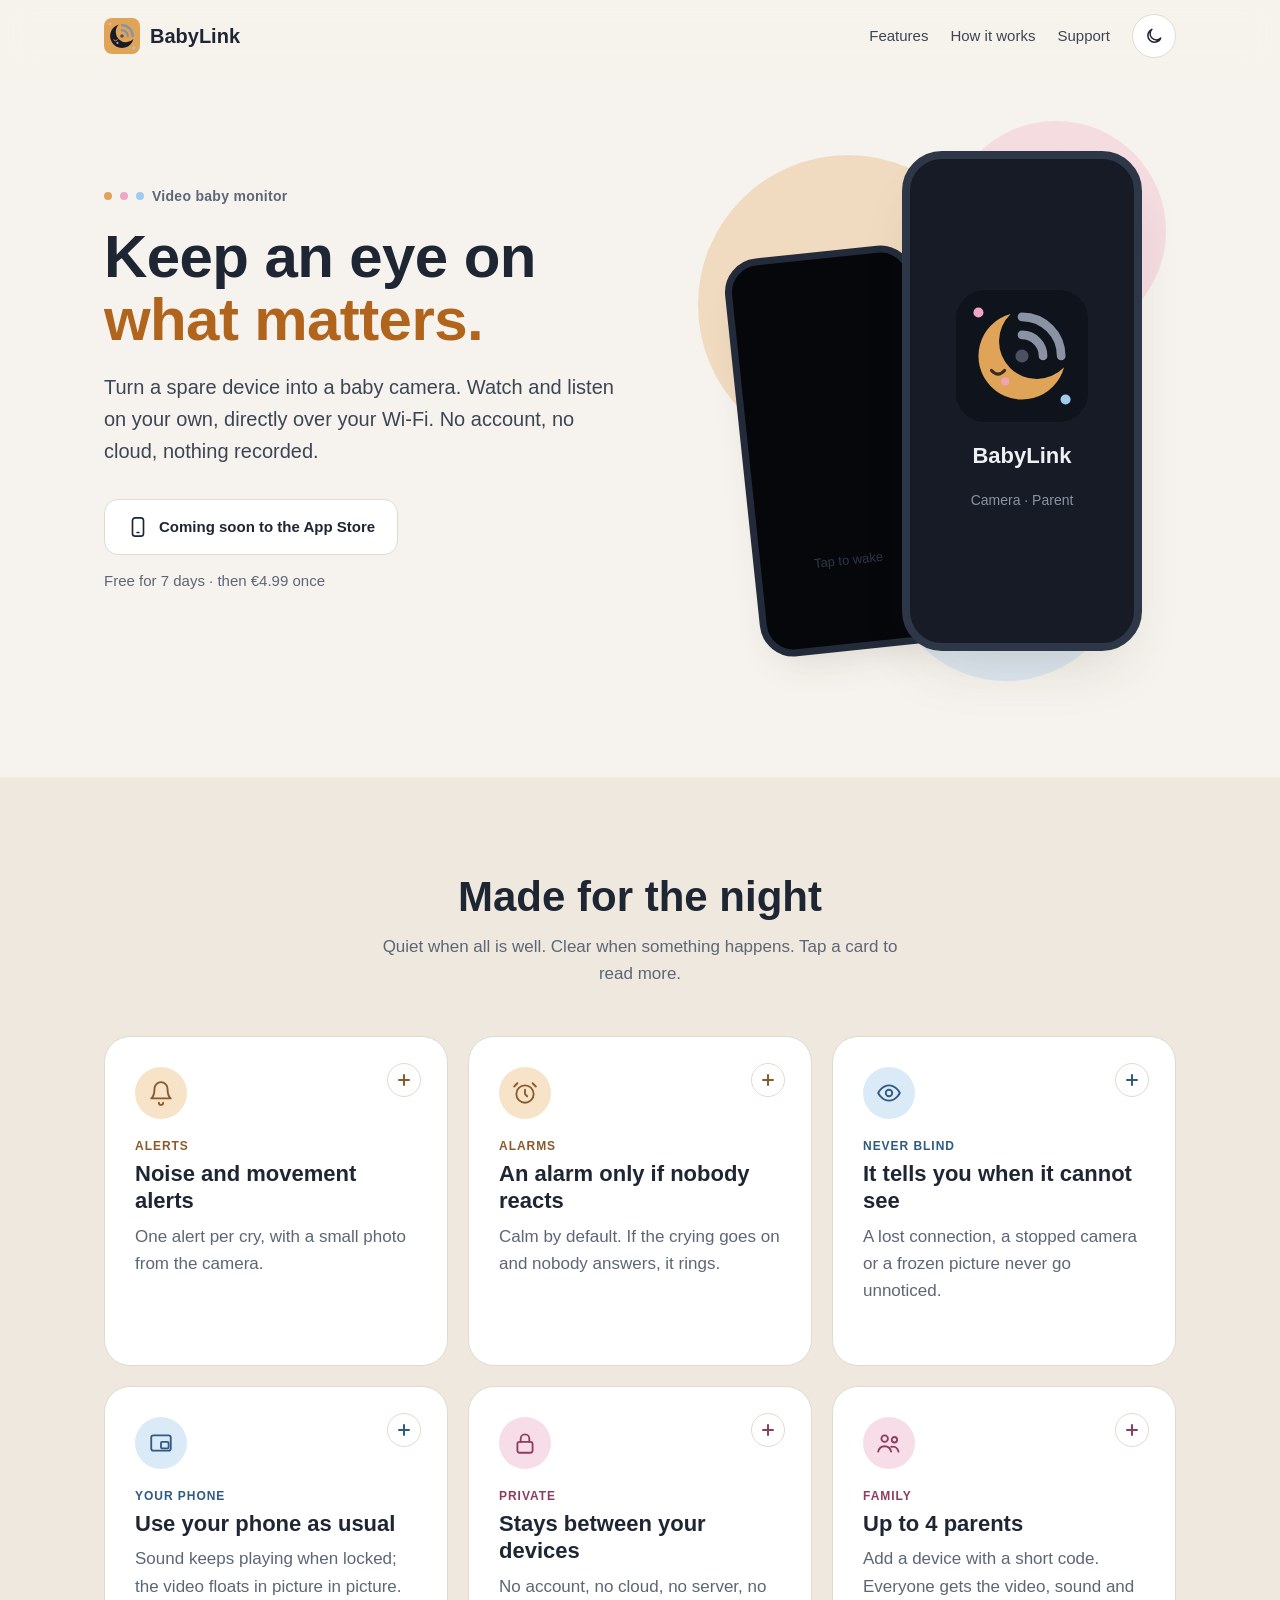
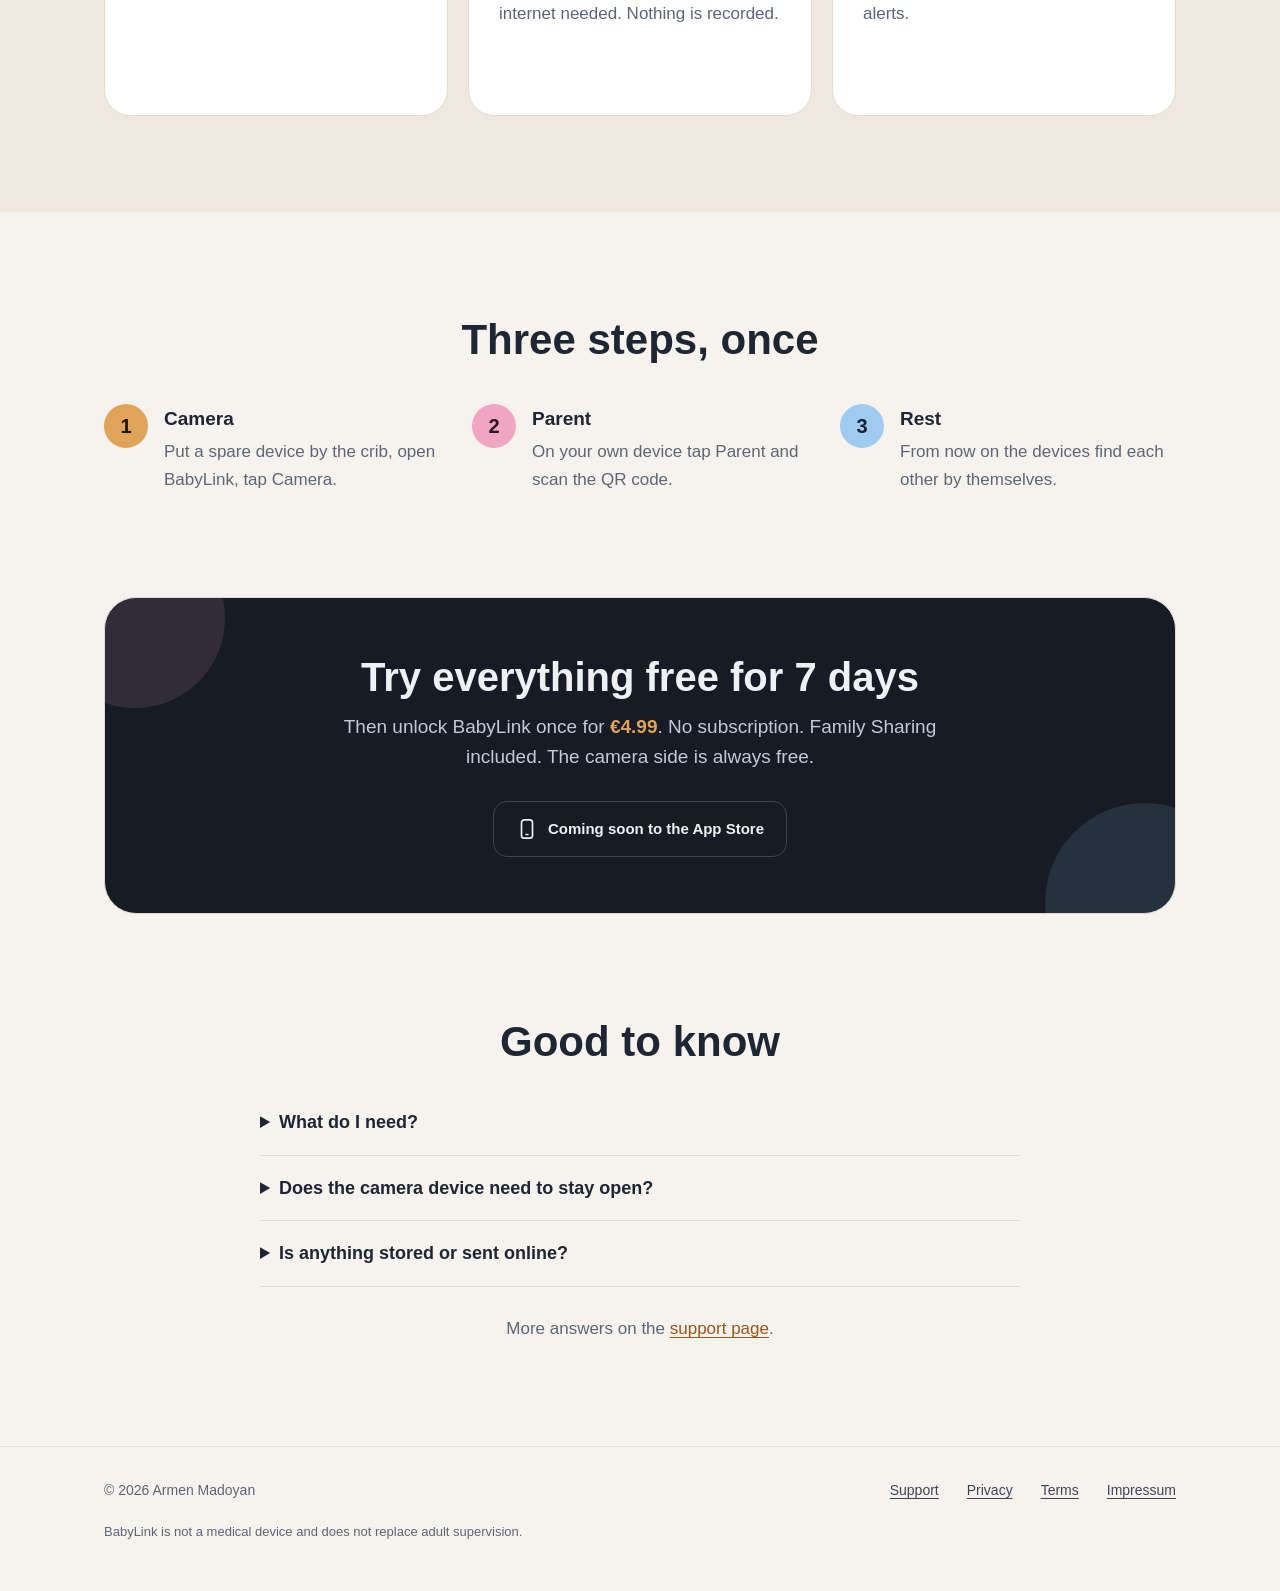
==== index.html @ 2124e9b3 "Site: Night and Day themes (follow the system, sun/moon button), sleepy-moon icon, sticky header, ti" ====
<!doctype html>
<html lang="en">
<head>
<meta charset="utf-8">
<meta name="viewport" content="width=device-width,initial-scale=1">
<title>BabyLink: video baby monitor</title>
<meta name="description" content="Turn a spare device into a baby camera. Live video and sound directly over your Wi-Fi. No account, no cloud, nothing recorded.">
<!-- shared:head (copied to the other pages by tools/sync.mjs) -->
<meta name="theme-color" content="#252e3d" media="(prefers-color-scheme: dark)">
<meta name="theme-color" content="#f6f3ee" media="(prefers-color-scheme: light)">
<link rel="icon" href="icon.svg" type="image/svg+xml" media="(prefers-color-scheme: dark)">
<link rel="icon" href="icon-day.svg" type="image/svg+xml" media="(prefers-color-scheme: light)">
<link rel="apple-touch-icon" href="apple-touch-icon.png">
<link rel="stylesheet" href="style.css">
<script>try{var t=localStorage.getItem('babylink.theme');if(t==='light'||t==='dark')document.documentElement.dataset.theme=t}catch(e){}</script>
<!-- /shared:head -->
</head>
<body>

<!-- shared:header -->
<header class="site-header">
  <div class="wrap header-row">
  <a class="brand" href="index.html">
    <svg class="logo-night" viewBox="0 0 100 100" aria-hidden="true"><rect width="100" height="100" rx="22" fill="#161b26"/><circle cx="17" cy="17" r="3.8" fill="#f0a6c2"/><circle cx="83" cy="83" r="3.8" fill="#9fcbf0"/><g transform="translate(50 50) scale(1.1)"><path d="M28.98 7.78 A30 30 0 1 1 -7.78 -28.98 A26 26 0 1 0 28.98 7.78 Z" fill="#e0a458"/><path d="M-21 10 Q-16.5 15 -12 10" fill="none" stroke="#3B2A20" stroke-width="2.2" stroke-linecap="round"/><circle cx="-11.5" cy="17.5" r="2.8" fill="#f0a6c2" opacity="0.85"/><path d="M0 -27 A27 27 0 0 1 27 0 M0 -14.5 A14.5 14.5 0 0 1 14.5 0" fill="none" stroke="#8a93a3" stroke-width="6" stroke-linecap="round"/><circle r="4.5" fill="#4a5160"/></g></svg>
    <svg class="logo-day" viewBox="0 0 100 100" aria-hidden="true"><rect width="100" height="100" rx="22" fill="#e0a458"/><circle cx="17" cy="17" r="3.8" fill="#f0a6c2"/><circle cx="83" cy="83" r="3.8" fill="#9fcbf0"/><g transform="translate(50 50) scale(1.1)"><path d="M28.98 7.78 A30 30 0 1 1 -7.78 -28.98 A26 26 0 1 0 28.98 7.78 Z" fill="#161b26"/><path d="M-21 10 Q-16.5 15 -12 10" fill="none" stroke="#e0a458" stroke-width="2.2" stroke-linecap="round"/><circle cx="-11.5" cy="17.5" r="2.8" fill="#f0a6c2" opacity="0.85"/><path d="M0 -27 A27 27 0 0 1 27 0 M0 -14.5 A14.5 14.5 0 0 1 14.5 0" fill="none" stroke="#8a93a3" stroke-width="6" stroke-linecap="round"/><circle r="4.5" fill="#4a5160"/></g></svg>
    BabyLink
  </a>
  <nav class="site-nav" aria-label="Main">
    <a href="index.html#features">Features</a>
    <a href="index.html#how">How it works</a>
    <a href="support.html">Support</a>
    <button class="theme-toggle" type="button" aria-label="Switch the theme">
      <svg class="sun" viewBox="0 0 24 24" aria-hidden="true"><circle cx="12" cy="12" r="4"/><path d="M12 2v2M12 20v2M4.9 4.9l1.4 1.4M17.7 17.7l1.4 1.4M2 12h2M20 12h2M4.9 19.1l1.4-1.4M17.7 6.3l1.4-1.4"/></svg>
      <svg class="moon" viewBox="0 0 24 24" aria-hidden="true"><path d="M20 14.5A8 8 0 1 1 9.5 4a6.5 6.5 0 0 0 10.5 10.5z"/></svg>
    </button>
  </nav>
  </div>
</header>
<!-- /shared:header -->

<main>
  <section class="wrap hero" id="top">
    <div class="hero-text">
      <p class="kicker"><span class="dot amber"></span><span class="dot rose"></span><span class="dot sky"></span>Video baby monitor</p>
      <h1>Keep an eye on <span>what matters.</span></h1>
      <p class="lead">Turn a spare device into a baby camera. Watch and listen on your own, directly over your Wi-Fi. No account, no cloud, nothing recorded.</p>
      <div class="cta" style="margin-bottom: 28px">
        <!-- After the release: replace this with the App Store badge linking to the app. -->
        <span class="store"><svg viewBox="0 0 24 24" fill="none" stroke="currentColor" stroke-width="1.8" stroke-linecap="round" stroke-linejoin="round" aria-hidden="true"><rect x="6" y="2" width="12" height="20" rx="3"/><path d="M11 18h2"/></svg>Coming soon to the App Store</span>
        <span class="price-note">Free for 7 days · then €4.99 once</span>
      </div>
      <!-- The QR code opens BabyLink in the App Store (id 6830186237). Hidden until the release:
           remove "hidden" on the day BabyLink is in the App Store. -->
      <div class="qr" hidden>
        <div class="qr-code">
          <img src="qr-appstore.svg" alt="QR code: BabyLink in the App Store" width="96" height="96">
          <svg class="qr-icon" viewBox="0 0 100 100" aria-hidden="true"><rect width="100" height="100" rx="22" fill="#161b26"/><g transform="translate(50 50) scale(1.25)"><path d="M28.98 7.78 A30 30 0 1 1 -7.78 -28.98 A26 26 0 1 0 28.98 7.78 Z" fill="#e0a458"/><path d="M0 -27 A27 27 0 0 1 27 0 M0 -14.5 A14.5 14.5 0 0 1 14.5 0" fill="none" stroke="#8a93a3" stroke-width="7" stroke-linecap="round"/></g></svg>
        </div>
        <p>Scan with your iPhone camera to open BabyLink in the App Store.</p>
      </div>
    </div>
    <div class="hero-art" aria-hidden="true">
      <div class="glow amber"></div>
      <div class="glow rose"></div>
      <div class="glow sky"></div>
      <!-- Screenshots come later: replace the two phones' content with images. -->
      <div class="phones">
        <div class="phone camera">Tap to wake</div>
        <div class="phone parent">
          <svg viewBox="0 0 100 100"><rect width="100" height="100" rx="22" fill="#0f131c"/><circle cx="17" cy="17" r="3.8" fill="#f0a6c2"/><circle cx="83" cy="83" r="3.8" fill="#9fcbf0"/><g transform="translate(50 50) scale(1.1)"><path d="M28.98 7.78 A30 30 0 1 1 -7.78 -28.98 A26 26 0 1 0 28.98 7.78 Z" fill="#e0a458"/><path d="M-21 10 Q-16.5 15 -12 10" fill="none" stroke="#3B2A20" stroke-width="2.2" stroke-linecap="round"/><circle cx="-11.5" cy="17.5" r="2.8" fill="#f0a6c2" opacity="0.85"/><path d="M0 -27 A27 27 0 0 1 27 0 M0 -14.5 A14.5 14.5 0 0 1 14.5 0" fill="none" stroke="#8a93a3" stroke-width="6" stroke-linecap="round"/><circle r="4.5" fill="#4a5160"/></g></svg>
          <p>BabyLink</p>
          <small>Camera · Parent</small>
        </div>
      </div>
    </div>
  </section>

  <section class="band" id="features">
    <div class="wrap">
      <h2 class="section-title">Made for the night</h2>
      <p class="section-lead">Quiet when all is well. Clear when something happens. Tap a card to read more.</p>
      <div class="tiles">
        <div class="tile amber">
          <button class="tile-toggle" type="button" aria-expanded="false" aria-controls="more-alerts" aria-labelledby="t-alerts">
            <span class="more-sign" aria-hidden="true"><svg viewBox="0 0 16 16"><path d="M8 3v10M3 8h10"/></svg></span>
          </button>
          <div class="tile-icon"><svg viewBox="0 0 24 24" aria-hidden="true"><path d="M6 8a6 6 0 0 1 12 0c0 7 3 9 3 9H3s3-2 3-9"/><path d="M10 21a2 2 0 0 0 4 0"/></svg></div>
          <p class="label">Alerts</p>
          <h3 id="t-alerts">Noise and movement alerts</h3>
          <p class="short">One alert per cry, with a small photo from the camera.</p>
          <div class="detail" id="more-alerts" aria-hidden="true"><p>When a sound lasts long enough, you get one notification for the whole cry, with the last picture from the camera, even on a locked phone. Low reacts only to loud crying, High also to quiet sounds. Movement alerts are off until you turn them on.</p></div>
        </div>

        <div class="tile amber">
          <button class="tile-toggle" type="button" aria-expanded="false" aria-controls="more-alarms" aria-labelledby="t-alarms">
            <span class="more-sign" aria-hidden="true"><svg viewBox="0 0 16 16"><path d="M8 3v10M3 8h10"/></svg></span>
          </button>
          <div class="tile-icon"><svg viewBox="0 0 24 24" aria-hidden="true"><circle cx="12" cy="13" r="8"/><path d="M12 9v4l2 2M5 3L2 6M19 3l3 3"/></svg></div>
          <p class="label">Alarms</p>
          <h3 id="t-alarms">An alarm only if nobody reacts</h3>
          <p class="short">Calm by default. If the crying goes on and nobody answers, it rings.</p>
          <div class="detail" id="more-alarms" aria-hidden="true"><p>If your baby cries for a while, the sound on your phone is off and nobody reacts, an alarm starts: quietly, then louder. It rings even on silent, as loud as your volume allows. One touch stops it. You choose when: after 30 seconds, 1 or 2 minutes.</p></div>
        </div>

        <div class="tile sky">
          <button class="tile-toggle" type="button" aria-expanded="false" aria-controls="more-blind" aria-labelledby="t-blind">
            <span class="more-sign" aria-hidden="true"><svg viewBox="0 0 16 16"><path d="M8 3v10M3 8h10"/></svg></span>
          </button>
          <div class="tile-icon"><svg viewBox="0 0 24 24" aria-hidden="true"><path d="M2 12s3.5-7 10-7 10 7 10 7-3.5 7-10 7S2 12 2 12z"/><circle cx="12" cy="12" r="3"/></svg></div>
          <p class="label">Never blind</p>
          <h3 id="t-blind">It tells you when it cannot see</h3>
          <p class="short">A lost connection, a stopped camera or a frozen picture never go unnoticed.</p>
          <div class="detail" id="more-blind" aria-hidden="true"><p>BabyLink checks all the time that picture and sound really arrive. Wi-Fi gone, camera device locked, picture frozen: you get a notification within about 15 seconds, and an alarm if nobody reacts. It also warns when the camera device&#x27;s battery is low or it gets too warm.</p></div>
        </div>

        <div class="tile sky">
          <button class="tile-toggle" type="button" aria-expanded="false" aria-controls="more-phone" aria-labelledby="t-phone">
            <span class="more-sign" aria-hidden="true"><svg viewBox="0 0 16 16"><path d="M8 3v10M3 8h10"/></svg></span>
          </button>
          <div class="tile-icon"><svg viewBox="0 0 24 24" aria-hidden="true"><rect x="3" y="5" width="18" height="14" rx="2"/><rect x="12" y="11" width="7" height="6" rx="1"/></svg></div>
          <p class="label">Your phone</p>
          <h3 id="t-phone">Use your phone as usual</h3>
          <p class="short">Sound keeps playing when locked; the video floats in picture in picture.</p>
          <div class="detail" id="more-phone" aria-hidden="true"><p>Read, write or watch something else: the video stays in a small window on top, and the sound keeps playing with the screen locked. Alerts arrive as notifications. If BabyLink is closed by mistake, your phone tells you it is not watching any more.</p></div>
        </div>

        <div class="tile rose">
          <button class="tile-toggle" type="button" aria-expanded="false" aria-controls="more-private" aria-labelledby="t-private">
            <span class="more-sign" aria-hidden="true"><svg viewBox="0 0 16 16"><path d="M8 3v10M3 8h10"/></svg></span>
          </button>
          <div class="tile-icon"><svg viewBox="0 0 24 24" aria-hidden="true"><rect x="5" y="11" width="14" height="10" rx="2"/><path d="M8 11V8a4 4 0 0 1 8 0v3"/></svg></div>
          <p class="label">Private</p>
          <h3 id="t-private">Stays between your devices</h3>
          <p class="short">No account, no cloud, no server, no internet needed. Nothing is recorded.</p>
          <div class="detail" id="more-private" aria-hidden="true"><p>Video and sound go straight from one device to the other over your own Wi-Fi, encrypted. Nobody else can watch, not even us: there is no server to send them to. No internet at all? One phone&#x27;s hotspot is enough.</p></div>
        </div>

        <div class="tile rose">
          <button class="tile-toggle" type="button" aria-expanded="false" aria-controls="more-family" aria-labelledby="t-family">
            <span class="more-sign" aria-hidden="true"><svg viewBox="0 0 16 16"><path d="M8 3v10M3 8h10"/></svg></span>
          </button>
          <div class="tile-icon"><svg viewBox="0 0 24 24" aria-hidden="true"><circle cx="8" cy="8" r="3"/><circle cx="17" cy="9" r="2.5"/><path d="M2 20c.8-3.5 3.2-5 6-5s5.2 1.5 6 5M14 15.5c2.7-.6 5.8.6 6.8 4.5"/></svg></div>
          <p class="label">Family</p>
          <h3 id="t-family">Up to 4 parents</h3>
          <p class="short">Add a device with a short code. Everyone gets the video, sound and alerts.</p>
          <div class="detail" id="more-family" aria-hidden="true"><p>Up to four parent devices watch one camera, each with its own sound and alerts. A new device joins with a short code that works once, for 10 minutes. Any device can rename or remove the others, and two devices can swap camera and parent.</p></div>
        </div>

      </div>
    </div>
  </section>

  <section class="wrap section" id="how">
    <h2 class="section-title">Three steps, once</h2>
    <ol class="steps">
      <li><span class="num amber">1</span><span><strong>Camera</strong><span>Put a spare device by the crib, open BabyLink, tap Camera.</span></span></li>
      <li><span class="num rose">2</span><span><strong>Parent</strong><span>On your own device tap Parent and scan the QR code.</span></span></li>
      <li><span class="num sky">3</span><span><strong>Rest</strong><span>From now on the devices find each other by themselves.</span></span></li>
    </ol>
  </section>

  <section class="wrap section" id="price">
    <div class="price">
      <div class="glow rose" aria-hidden="true"></div>
      <div class="glow sky" aria-hidden="true"></div>
      <h2>Try everything free for 7 days</h2>
      <p>Then unlock BabyLink once for <strong>€4.99</strong>. No subscription. Family Sharing included. The camera side is always free.</p>
      <span class="store"><svg viewBox="0 0 24 24" fill="none" stroke="currentColor" stroke-width="1.8" stroke-linecap="round" stroke-linejoin="round" aria-hidden="true"><rect x="6" y="2" width="12" height="20" rx="3"/><path d="M11 18h2"/></svg>Coming soon to the App Store</span>
    </div>
  </section>

  <section class="wrap section">
    <div class="faq">
      <h2 class="section-title" style="margin-bottom: 24px">Good to know</h2>
      <details class="q">
        <summary>What do I need?</summary>
        <p>Two or more devices with BabyLink on the same Wi-Fi, or on one phone's hotspot.</p>
      </details>
      <details class="q">
        <summary>Does the camera device need to stay open?</summary>
        <p>Yes. The camera stops when the device is locked, so BabyLink keeps it open and dims its screen to black. Put it on a charger for the night.</p>
      </details>
      <details class="q">
        <summary>Is anything stored or sent online?</summary>
        <p>No. There is no server and nothing is recorded. Read the <a href="privacy.html">Privacy Policy</a>.</p>
      </details>
      <p class="more">More answers on the <a href="support.html">support page</a>.</p>
    </div>
  </section>
</main>

<!-- shared:footer -->
<footer class="site-footer">
  <div class="wrap">
    <span class="copy">© 2026 Armen Madoyan</span>
    <a href="support.html">Support</a>
    <a href="privacy.html">Privacy</a>
    <a href="terms.html">Terms</a>
    <a href="impressum.html">Impressum</a>
    <p class="note">BabyLink is not a medical device and does not replace adult supervision.</p>
  </div>
</footer>
<script src="site.js"></script>
<!-- /shared:footer -->

</body>
</html>
---- style.css ----
/* BabyLink site: one look for every page.
   Two themes: Night (dark, the app's colours) and Day (light). The page follows the system
   setting (phone or computer); the header button picks one by hand (site.js keeps it in
   localStorage, data-theme on <html>; picking what the system has goes back to automatic). */

:root {
  color-scheme: dark;
  --bg: #0b0f17;
  --band: #0f141d;
  --surface: #151b27;
  --line: #262f3f;
  --line-soft: #1e2532;
  --text: #e6e8ec;
  --text-2: #b4bcc8;
  --muted: #8f98a8;
  --accent: #e0a458;
  --link: #e0a458;
  --link-hover: #f0c48a;
  --amber-fg: #e0a458;
  --amber-bg: #3a2e1f;
  --sky-fg: #9fcbf0;
  --sky-bg: #1d2c3c;
  --rose-fg: #f0a6c2;
  --rose-bg: #3a2531;
  --glow: 0.16;
  --shadow: rgba(0, 0, 0, 0.5);
  --header-bg: rgba(11, 15, 23, 0.72);
  --header-shadow: 0 10px 30px -12px rgba(0, 0, 0, 0.7);
  --logo-night: block;
  --logo-day: none;
  --show-sun: block;
  --show-moon: none;

  --amber: #e0a458;
  --rose: #f0a6c2;
  --sky: #9fcbf0;
  --night: #161b26;
  --round: ui-rounded, 'SF Pro Rounded', -apple-system, BlinkMacSystemFont, 'Segoe UI', Roboto, sans-serif;
  --sans: -apple-system, BlinkMacSystemFont, 'Segoe UI', Roboto, Helvetica, Arial, sans-serif;
}

@media (prefers-color-scheme: light) {
  :root:not([data-theme]) {
    color-scheme: light;
    --bg: #f6f3ee;
    --band: #eee8df;
    --surface: #ffffff;
    --line: #e2dacf;
    --line-soft: #e9e2d8;
    --text: #1f2633;
    --text-2: #3d4554;
    --muted: #5d6675;
    --accent: #b0641c;
    --link: #9a5418;
    --link-hover: #6e3a0e;
    --amber-fg: #8a5a2a;
    --amber-bg: #f6e3c8;
    --sky-fg: #2f5a82;
    --sky-bg: #dbeaf7;
    --rose-fg: #8e3d61;
    --rose-bg: #f7dde7;
    --glow: 0.3;
    --shadow: rgba(60, 45, 25, 0.18);
    --header-bg: rgba(246, 243, 238, 0.78);
    --header-shadow: 0 10px 30px -14px rgba(60, 45, 25, 0.35);
    --logo-night: none;
    --logo-day: block;
    --show-sun: none;
    --show-moon: block;
  }
}
:root[data-theme='light'] {
  color-scheme: light;
  --bg: #f6f3ee;
  --band: #eee8df;
  --surface: #ffffff;
  --line: #e2dacf;
  --line-soft: #e9e2d8;
  --text: #1f2633;
  --text-2: #3d4554;
  --muted: #5d6675;
  --accent: #b0641c;
  --link: #9a5418;
  --link-hover: #6e3a0e;
  --amber-fg: #8a5a2a;
  --amber-bg: #f6e3c8;
  --sky-fg: #2f5a82;
  --sky-bg: #dbeaf7;
  --rose-fg: #8e3d61;
  --rose-bg: #f7dde7;
  --glow: 0.3;
  --shadow: rgba(60, 45, 25, 0.18);
  --header-bg: rgba(246, 243, 238, 0.78);
  --header-shadow: 0 10px 30px -14px rgba(60, 45, 25, 0.35);
  --logo-night: none;
  --logo-day: block;
  --show-sun: none;
  --show-moon: block;
}

* { box-sizing: border-box; }
html { -webkit-text-size-adjust: 100%; scroll-behavior: smooth; }
body {
  margin: 0;
  background: var(--bg);
  color: var(--text);
  font: 17px/1.6 var(--sans);
  overflow-x: clip;
  transition: background-color 0.3s, color 0.3s;
}
h1, h2, h3 { font-family: var(--round); }
a { color: var(--link); text-underline-offset: 3px; }
a:hover { color: var(--link-hover); }
img { max-width: 100%; }
:focus-visible { outline: 2px solid var(--sky); outline-offset: 3px; border-radius: 6px; }

.wrap { max-width: 1120px; margin: 0 auto; padding: 0 24px; }

/* Header: stays at the top; the page scrolls under it and fades into its shadow. */
.site-header {
  position: sticky; top: 0; z-index: 40;
  background: var(--header-bg);
  -webkit-backdrop-filter: saturate(1.4) blur(14px); backdrop-filter: saturate(1.4) blur(14px);
  border-bottom: 1px solid transparent;
  transition: box-shadow 0.3s, border-color 0.3s, background-color 0.3s;
}
.site-header.scrolled { border-bottom-color: var(--line-soft); box-shadow: var(--header-shadow); }
.header-row { display: flex; align-items: center; gap: 12px 24px; flex-wrap: wrap; padding-top: 14px; padding-bottom: 14px; }
section[id], .doc [id] { scroll-margin-top: 88px; }
.brand {
  display: flex; align-items: center; gap: 10px; margin-right: auto;
  color: var(--text); text-decoration: none;
  font-family: var(--round); font-weight: 800; font-size: 20px;
}
.brand svg { width: 36px; height: 36px; }
.brand .logo-night { display: var(--logo-night); }
.brand .logo-day { display: var(--logo-day); }
.brand:hover { color: var(--text); }
.site-nav { display: flex; flex-wrap: wrap; align-items: center; gap: 6px 22px; font-size: 15px; font-weight: 500; }
.site-nav a { color: var(--text-2); text-decoration: none; padding: 6px 0; }
.site-nav a:hover, .site-nav a[aria-current='page'] { color: var(--link); }
.theme-toggle {
  width: 44px; height: 44px; border-radius: 50%; border: 1px solid var(--line);
  background: var(--surface); color: var(--text); cursor: pointer;
  display: inline-flex; align-items: center; justify-content: center; padding: 0;
  transition: border-color 0.2s, transform 0.4s;
}
.theme-toggle:hover { border-color: var(--amber); transform: rotate(-20deg); }
.theme-toggle svg { width: 20px; height: 20px; fill: none; stroke: currentColor; stroke-width: 1.8; stroke-linecap: round; stroke-linejoin: round; }
.theme-toggle .sun { display: var(--show-sun); }
.theme-toggle .moon { display: var(--show-moon); }

/* Hero */
.hero { display: flex; flex-wrap: wrap; align-items: center; gap: 56px; padding-top: 48px; padding-bottom: 96px; }
.hero-text { flex: 1 1 440px; min-width: 0; }
.kicker { margin: 0 0 18px; display: inline-flex; gap: 8px; align-items: center; font-size: 14px; font-weight: 600; color: var(--muted); letter-spacing: 0.02em; }
.dot { width: 8px; height: 8px; border-radius: 50%; }
.dot.amber { background: var(--amber); } .dot.rose { background: var(--rose); } .dot.sky { background: var(--sky); }
.hero h1 { margin: 0 0 20px; font-size: clamp(40px, 6vw, 60px); line-height: 1.05; font-weight: 800; letter-spacing: -0.01em; }
.hero h1 span { color: var(--accent); }
.lead { margin: 0 0 32px; font-size: 20px; color: var(--text-2); max-width: 30em; }
.cta { display: flex; flex-wrap: wrap; align-items: center; gap: 14px 18px; }
.store {
  display: inline-flex; align-items: center; gap: 10px; min-height: 56px; padding: 0 22px;
  border-radius: 14px; border: 1px solid var(--line); background: var(--surface);
  color: var(--text); font-size: 15px; font-weight: 600; text-decoration: none;
}
.store svg { width: 22px; height: 22px; flex: none; }
.price-note { font-size: 15px; color: var(--muted); }

/* App Store QR code next to the button (computers only: a phone cannot scan itself). */
.qr { display: flex; align-items: center; gap: 14px; }
.qr[hidden] { display: none; }
.qr-code { position: relative; width: 112px; height: 112px; padding: 8px; border-radius: 16px; background: #ffffff; border: 1px solid var(--line); flex: none; transition: transform 0.4s cubic-bezier(0.2, 0.8, 0.2, 1); }
.qr-code:hover { transform: scale(1.06) rotate(-2deg); }
.qr-code img { display: block; width: 100%; height: 100%; }
.qr-code svg.qr-icon { position: absolute; left: 50%; top: 50%; width: 26px; height: 26px; translate: -50% -50%; border-radius: 6px; box-shadow: 0 0 0 3px #ffffff; }
.qr p { margin: 0; font-size: 14px; color: var(--muted); max-width: 11em; line-height: 1.4; }
@media (max-width: 700px), (hover: none) { .qr { display: none; } }

/* The phones and the three colour circles. They drift slowly; on hover the phones part. */
.hero-art { flex: 1 1 420px; min-width: 0; position: relative; height: 560px; display: flex; justify-content: center; align-items: center; }
.glow { position: absolute; border-radius: 50%; opacity: var(--glow); transition: scale 0.9s cubic-bezier(0.2, 0.8, 0.2, 1), opacity 0.6s; }
.glow.amber { width: 300px; height: 300px; background: var(--amber); left: 4%; top: 6%; animation: drift-a 14s ease-in-out infinite alternate; }
.glow.rose { width: 220px; height: 220px; background: var(--rose); right: 2%; top: 0; animation: drift-b 11s ease-in-out infinite alternate; }
.glow.sky { width: 240px; height: 240px; background: var(--sky); right: 10%; bottom: 0; animation: drift-c 16s ease-in-out infinite alternate; }
@keyframes drift-a { to { translate: 18px 14px; } }
@keyframes drift-b { to { translate: -14px 18px; } }
@keyframes drift-c { to { translate: -20px -12px; } }
.hero-art:hover .glow { opacity: calc(var(--glow) + 0.08); }
.hero-art:hover .glow.amber { scale: 1.08; }
.hero-art:hover .glow.rose { scale: 1.14; }
.hero-art:hover .glow.sky { scale: 1.1; }

.phones { position: relative; display: flex; align-items: flex-end; }
.phone { box-sizing: border-box; display: flex; flex-direction: column; align-items: center; justify-content: center; text-align: center; transition: transform 0.7s cubic-bezier(0.2, 0.8, 0.2, 1), box-shadow 0.7s; }
.phone.camera {
  width: 190px; height: 400px; border-radius: 34px; background: #05070b; border: 7px solid #232b3a;
  transform: translateX(30px) rotate(-6deg); color: #2e3747; font-size: 13px; padding-top: 220px;
  box-shadow: 0 20px 40px -20px var(--shadow);
}
.phone.parent {
  width: 240px; height: 500px; border-radius: 40px; background: var(--night); border: 8px solid #2e3747;
  position: relative; z-index: 1; gap: 16px; padding: 24px;
  box-shadow: 0 30px 60px -24px var(--shadow);
}
.phone.parent svg { width: 132px; height: 132px; }
.phone.parent p { margin: 0; font-family: var(--round); font-weight: 800; font-size: 22px; color: #eef0f3; }
.phone.parent small { color: #8a93a3; font-size: 14px; }
.hero-art:hover .phone.camera { transform: translate(-8px, -10px) rotate(-12deg); }
.hero-art:hover .phone.parent { transform: translate(14px, -16px) rotate(4deg); box-shadow: 0 40px 70px -24px var(--shadow); }

/* Sections */
.section { padding-top: 104px; }
.band { background: var(--band); padding: 96px 0; transition: background-color 0.3s; }
.section-title { margin: 0 0 12px; font-size: clamp(32px, 4.5vw, 42px); font-weight: 800; text-align: center; line-height: 1.15; }
.section-lead { margin: 0 auto 48px; max-width: 32em; text-align: center; color: var(--muted); }

/* Feature tiles: one fixed size. A tap shows the details inside the same card:
   the icon, label and short text fade away, the title moves up, the details fade in. */
.tiles { display: grid; grid-template-columns: repeat(auto-fit, minmax(min(300px, 100%), 1fr)); gap: 20px; }
.tile {
  --tc: var(--amber-fg);
  position: relative; height: 330px; padding: 30px; overflow: hidden;
  background: var(--surface); border: 1px solid var(--line); border-radius: 26px;
  transition: transform 0.35s cubic-bezier(0.2, 0.8, 0.2, 1), border-color 0.35s, box-shadow 0.35s, background-color 0.35s;
}
.tile.sky { --tc: var(--sky-fg); }
.tile.rose { --tc: var(--rose-fg); }
.tile:hover, .tile.open {
  transform: scale(1.02);
  border-color: color-mix(in srgb, var(--tc) 55%, transparent);
  box-shadow: 0 18px 40px -18px color-mix(in srgb, var(--tc) 60%, transparent);
}
.tile.open { background: color-mix(in srgb, var(--tc) 8%, var(--surface)); }
.tile-toggle {
  position: absolute; inset: 0; z-index: 2; margin: 0; padding: 0; border: 0;
  border-radius: inherit; background: none; cursor: pointer; color: inherit;
}
.tile-toggle:focus-visible { outline: 2px solid var(--tc); outline-offset: -4px; }
.tile-icon {
  width: 52px; height: 52px; border-radius: 50%; display: flex; align-items: center; justify-content: center;
  transition: transform 0.5s cubic-bezier(0.2, 0.8, 0.2, 1), height 0.45s, opacity 0.3s;
}
.tile:hover .tile-icon { transform: scale(1.1) rotate(-6deg); }
.tile.open .tile-icon { height: 0; opacity: 0; transform: scale(0.6); }
.tile-icon svg { width: 26px; height: 26px; fill: none; stroke-width: 1.7; stroke-linecap: round; stroke-linejoin: round; stroke: var(--tc); }
.tile.amber .tile-icon { background: var(--amber-bg); }
.tile.sky .tile-icon { background: var(--sky-bg); }
.tile.rose .tile-icon { background: var(--rose-bg); }
.tile .label {
  margin: 18px 0 4px; max-height: 20px; font-size: 12px; font-weight: 600; letter-spacing: 0.08em;
  text-transform: uppercase; color: var(--tc); transition: margin 0.45s, max-height 0.45s, opacity 0.3s;
}
.tile.open .label { margin: 0; max-height: 0; opacity: 0; }
.tile h3 { margin: 0 0 8px; font-size: 22px; line-height: 1.25; transition: font-size 0.45s, margin 0.45s; }
.tile.open h3 { font-size: 19px; margin: 4px 44px 12px 0; }
.tile .short { margin: 0; max-height: 120px; color: var(--muted); transition: opacity 0.25s, max-height 0.45s; }
.tile.open .short { opacity: 0; max-height: 0; }
.tile .detail { opacity: 0; transform: translateY(10px); font-size: 15.5px; line-height: 1.55; color: var(--text-2); transition: opacity 0.25s, transform 0.45s; }
.tile.open .detail { opacity: 1; transform: none; transition: opacity 0.4s 0.2s, transform 0.5s 0.15s; }
.tile .detail p { margin: 0; }
.more-sign {
  position: absolute; top: 26px; right: 26px; width: 34px; height: 34px; border-radius: 50%;
  border: 1px solid var(--line); display: flex; align-items: center; justify-content: center;
  color: var(--tc); transition: transform 0.35s, background-color 0.35s, border-color 0.35s;
}
.more-sign svg { width: 16px; height: 16px; fill: none; stroke: currentColor; stroke-width: 2; stroke-linecap: round; }
.tile:hover .more-sign { border-color: var(--tc); }
.tile.open .more-sign { transform: rotate(45deg); background: color-mix(in srgb, var(--tc) 16%, transparent); border-color: var(--tc); }

/* Steps */
.steps { list-style: none; margin: 40px 0 0; padding: 0; display: grid; grid-template-columns: repeat(auto-fit, minmax(min(240px, 100%), 1fr)); gap: 32px; }
.steps li { display: flex; gap: 16px; align-items: flex-start; }
.num { flex: none; width: 44px; height: 44px; border-radius: 50%; display: flex; align-items: center; justify-content: center; font-family: var(--round); font-weight: 800; font-size: 20px; transition: transform 0.4s cubic-bezier(0.2, 0.8, 0.2, 1); }
.steps li:hover .num { transform: scale(1.12); }
.num.amber { background: var(--amber); color: #1b1408; }
.num.rose { background: var(--rose); color: #2b1520; }
.num.sky { background: var(--sky); color: #0f2236; }
.steps strong { display: block; font-size: 19px; margin-bottom: 4px; }
.steps span span { color: var(--muted); }

/* Price: dark in both themes */
.price { position: relative; overflow: hidden; background: var(--night); color: #eef0f3; border: 1px solid var(--line); border-radius: 32px; padding: 56px 32px; text-align: center; }
.price > :not(.glow) { position: relative; }
.price .glow { opacity: 0.12; animation: none; }
.price .glow.rose { width: 180px; height: 180px; left: -60px; top: -70px; right: auto; }
.price .glow.sky { width: 200px; height: 200px; right: -70px; bottom: -90px; }
.price h2 { margin: 0 0 12px; font-size: clamp(30px, 4.5vw, 40px); font-weight: 800; line-height: 1.15; }
.price p { margin: 0 auto 28px; max-width: 32em; color: #c3cad5; font-size: 19px; }
.price strong { color: var(--amber); }
.price .store { background: transparent; color: #eef0f3; border-color: rgba(255, 255, 255, 0.18); }

/* Questions */
.faq { max-width: 760px; margin: 0 auto; }
details.q { border-bottom: 1px solid var(--line); padding: 18px 0; }
details.q summary { cursor: pointer; font-weight: 600; font-size: 18px; }
details.q summary:hover { color: var(--link); }
details.q p { margin: 12px 0 0; color: var(--muted); }
.faq .more { margin: 28px 0 0; text-align: center; color: var(--muted); }

/* Text pages (support, privacy, terms, impressum) */
.doc { max-width: 760px; margin: 0 auto; padding: 56px 24px 0; }
.doc h1 { font-size: clamp(32px, 5vw, 44px); line-height: 1.15; font-weight: 800; margin: 0 0 8px; }
.doc h2 { font-size: 22px; font-weight: 700; margin: 40px 0 10px; }
.doc p, .doc li { margin: 0 0 10px; color: var(--text-2); }
.doc strong { color: var(--text); }
.doc ul, .doc ol { padding-left: 22px; }
.doc li::marker { color: var(--amber-fg); }
.doc .part { font-size: clamp(28px, 4vw, 34px); font-weight: 800; margin: 64px 0 0; scroll-margin-top: 16px; }
.doc h3 { font-size: 13px; font-weight: 700; letter-spacing: 0.08em; text-transform: uppercase; color: var(--amber-fg); margin: 32px 0 4px; scroll-margin-top: 16px; }
.doc details { border-bottom: 1px solid var(--line); padding: 14px 0; }
.doc summary { cursor: pointer; font-weight: 600; font-size: 17px; color: var(--text); }
.doc summary:hover { color: var(--link); }
.doc details p, .doc details ol { margin: 10px 0 0; }
.doc details li { margin-bottom: 4px; }
.toc { display: flex; flex-wrap: wrap; gap: 10px; margin: 20px 0 0; }
.toc a { display: inline-flex; align-items: center; min-height: 44px; padding: 0 18px; border-radius: 999px; border: 1px solid var(--line); background: var(--surface); color: var(--text); text-decoration: none; font-weight: 600; font-size: 15px; }
.toc a:hover { border-color: var(--amber); color: var(--link); }
.muted { color: var(--muted); font-size: 15px; }
.box { background: var(--surface); border: 1px solid var(--line); border-radius: 22px; padding: 20px 22px; margin: 22px 0; }
.box p:last-child { margin: 0; }

/* Footer */
.site-footer { margin-top: 104px; border-top: 1px solid var(--line-soft); }
.site-footer .wrap { padding-top: 32px; padding-bottom: 48px; display: flex; flex-wrap: wrap; gap: 12px 28px; align-items: center; font-size: 14px; color: var(--muted); }
.site-footer .copy { margin-right: auto; }
.site-footer a { color: var(--text-2); }
.site-footer a:hover { color: var(--link); }
.site-footer .note { flex-basis: 100%; margin: 8px 0 0; font-size: 13px; }

@media (max-width: 600px) {
  .hero { padding-top: 28px; gap: 24px; padding-bottom: 64px; }
  .hero-art { height: 460px; }
  .phone.camera { width: 150px; height: 320px; padding-top: 170px; }
  .phone.parent { width: 200px; height: 420px; }
  .phone.parent svg { width: 110px; height: 110px; }
  .section { padding-top: 80px; }
  .band { padding: 72px 0; }
  .price { padding: 44px 22px; }
}

@media (prefers-reduced-motion: reduce) {
  *, *::before, *::after { animation: none !important; transition: none !important; scroll-behavior: auto !important; }
}
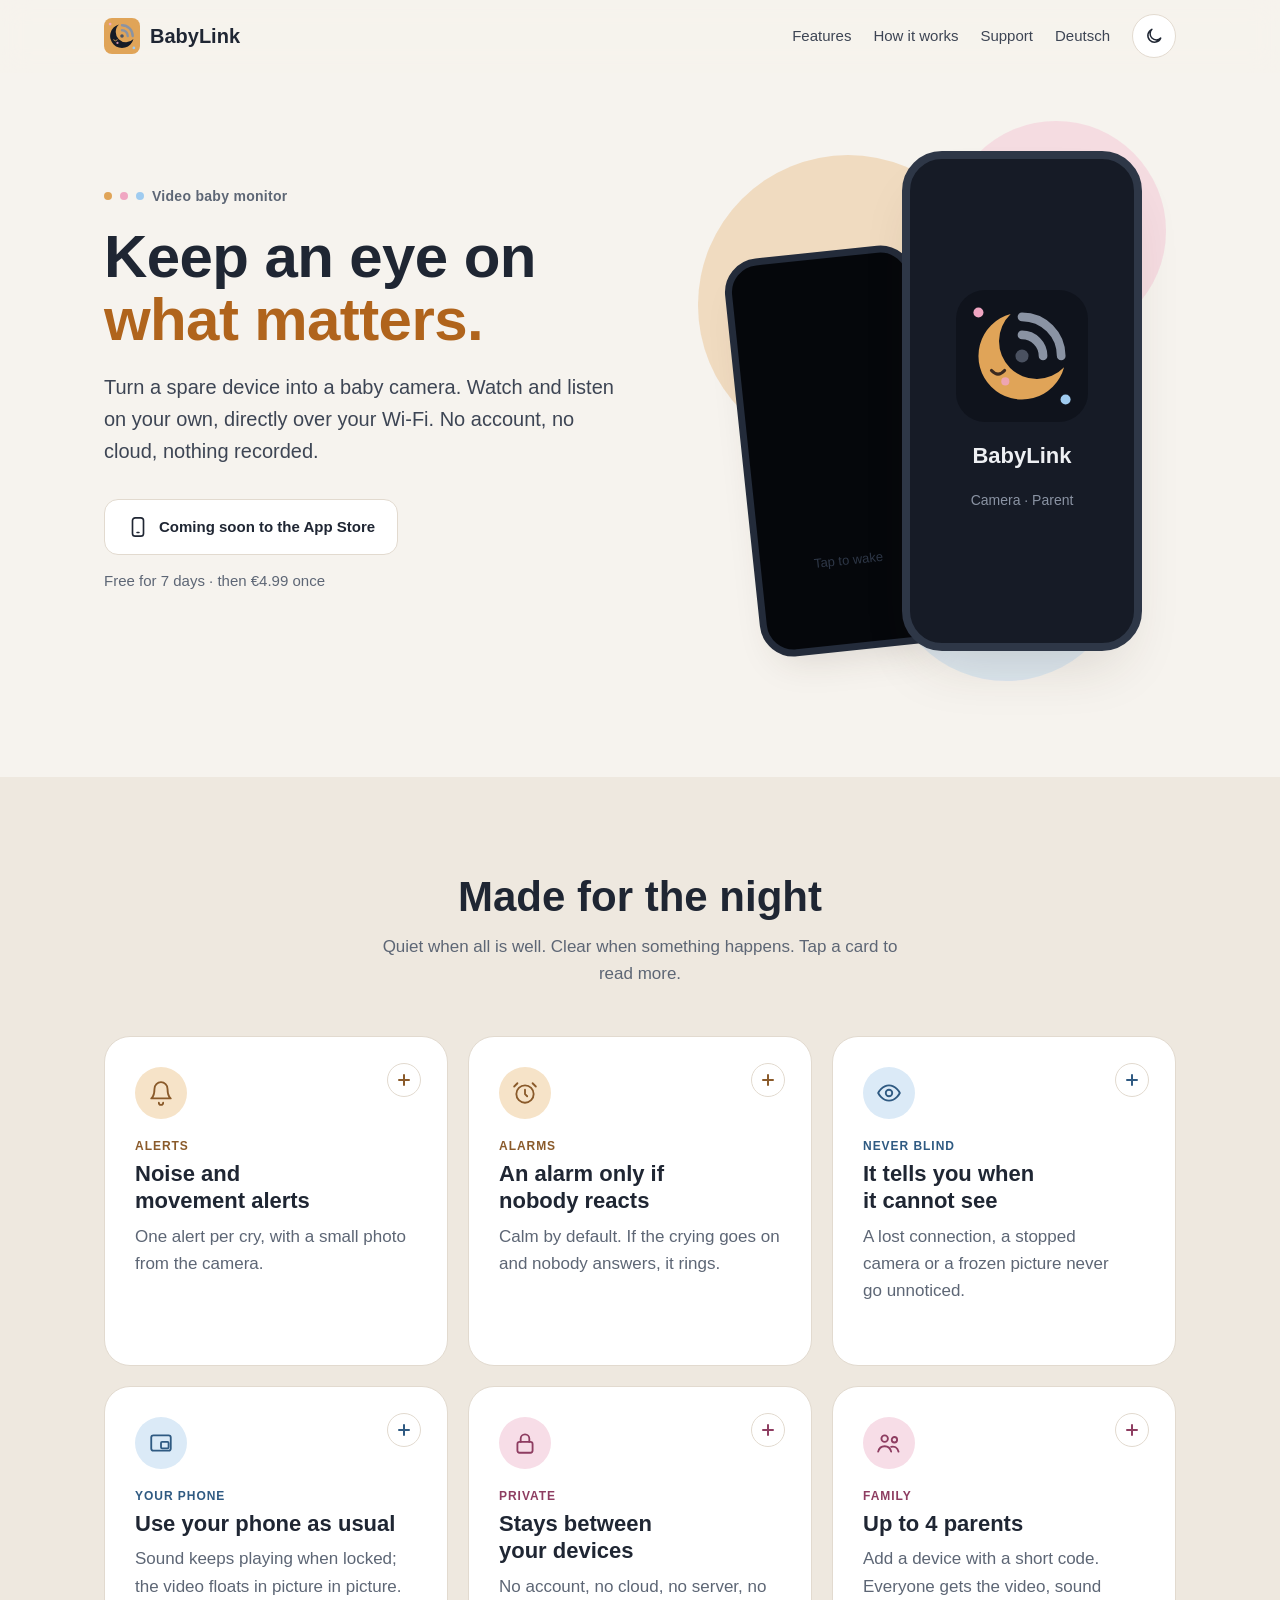
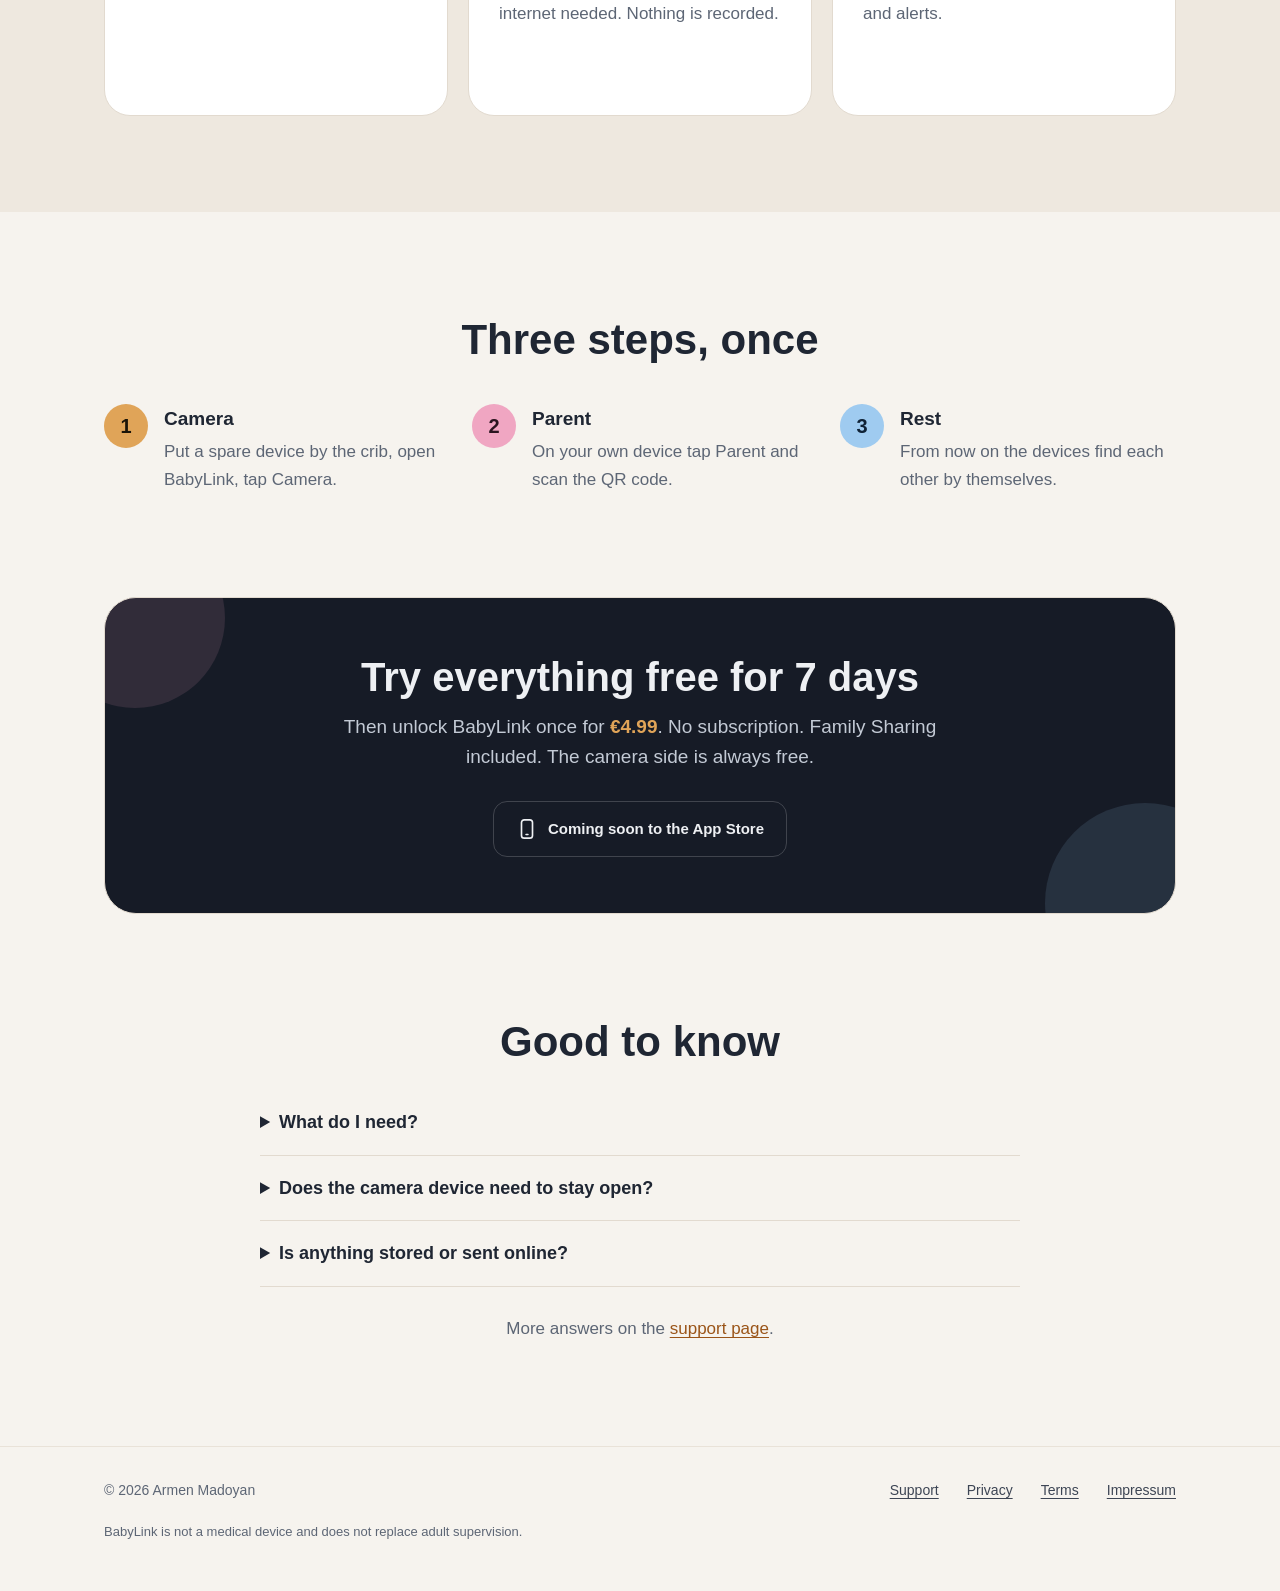
==== commit 465281ba: "German version (de/: home, support, privacy, terms; the Impressum stays one page), language link in " ====
--- a/index.html
+++ b/index.html
@@ -29,6 +29,7 @@
     <a href="index.html#features">Features</a>
     <a href="index.html#how">How it works</a>
     <a href="support.html">Support</a>
+    <a class="lang" href="de/index.html" hreflang="de" lang="de">Deutsch</a>
     <button class="theme-toggle" type="button" aria-label="Switch the theme">
       <svg class="sun" viewBox="0 0 24 24" aria-hidden="true"><circle cx="12" cy="12" r="4"/><path d="M12 2v2M12 20v2M4.9 4.9l1.4 1.4M17.7 17.7l1.4 1.4M2 12h2M20 12h2M4.9 19.1l1.4-1.4M17.7 6.3l1.4-1.4"/></svg>
       <svg class="moon" viewBox="0 0 24 24" aria-hidden="true"><path d="M20 14.5A8 8 0 1 1 9.5 4a6.5 6.5 0 0 0 10.5 10.5z"/></svg>
--- a/style.css
+++ b/style.css
@@ -108,7 +108,8 @@
   overflow-x: clip;
   transition: background-color 0.3s, color 0.3s;
 }
-h1, h2, h3 { font-family: var(--round); }
+h1, h2, h3 { font-family: var(--round); text-wrap: balance; }
+p, li, summary { text-wrap: pretty; }
 a { color: var(--link); text-underline-offset: 3px; }
 a:hover { color: var(--link-hover); }
 img { max-width: 100%; }
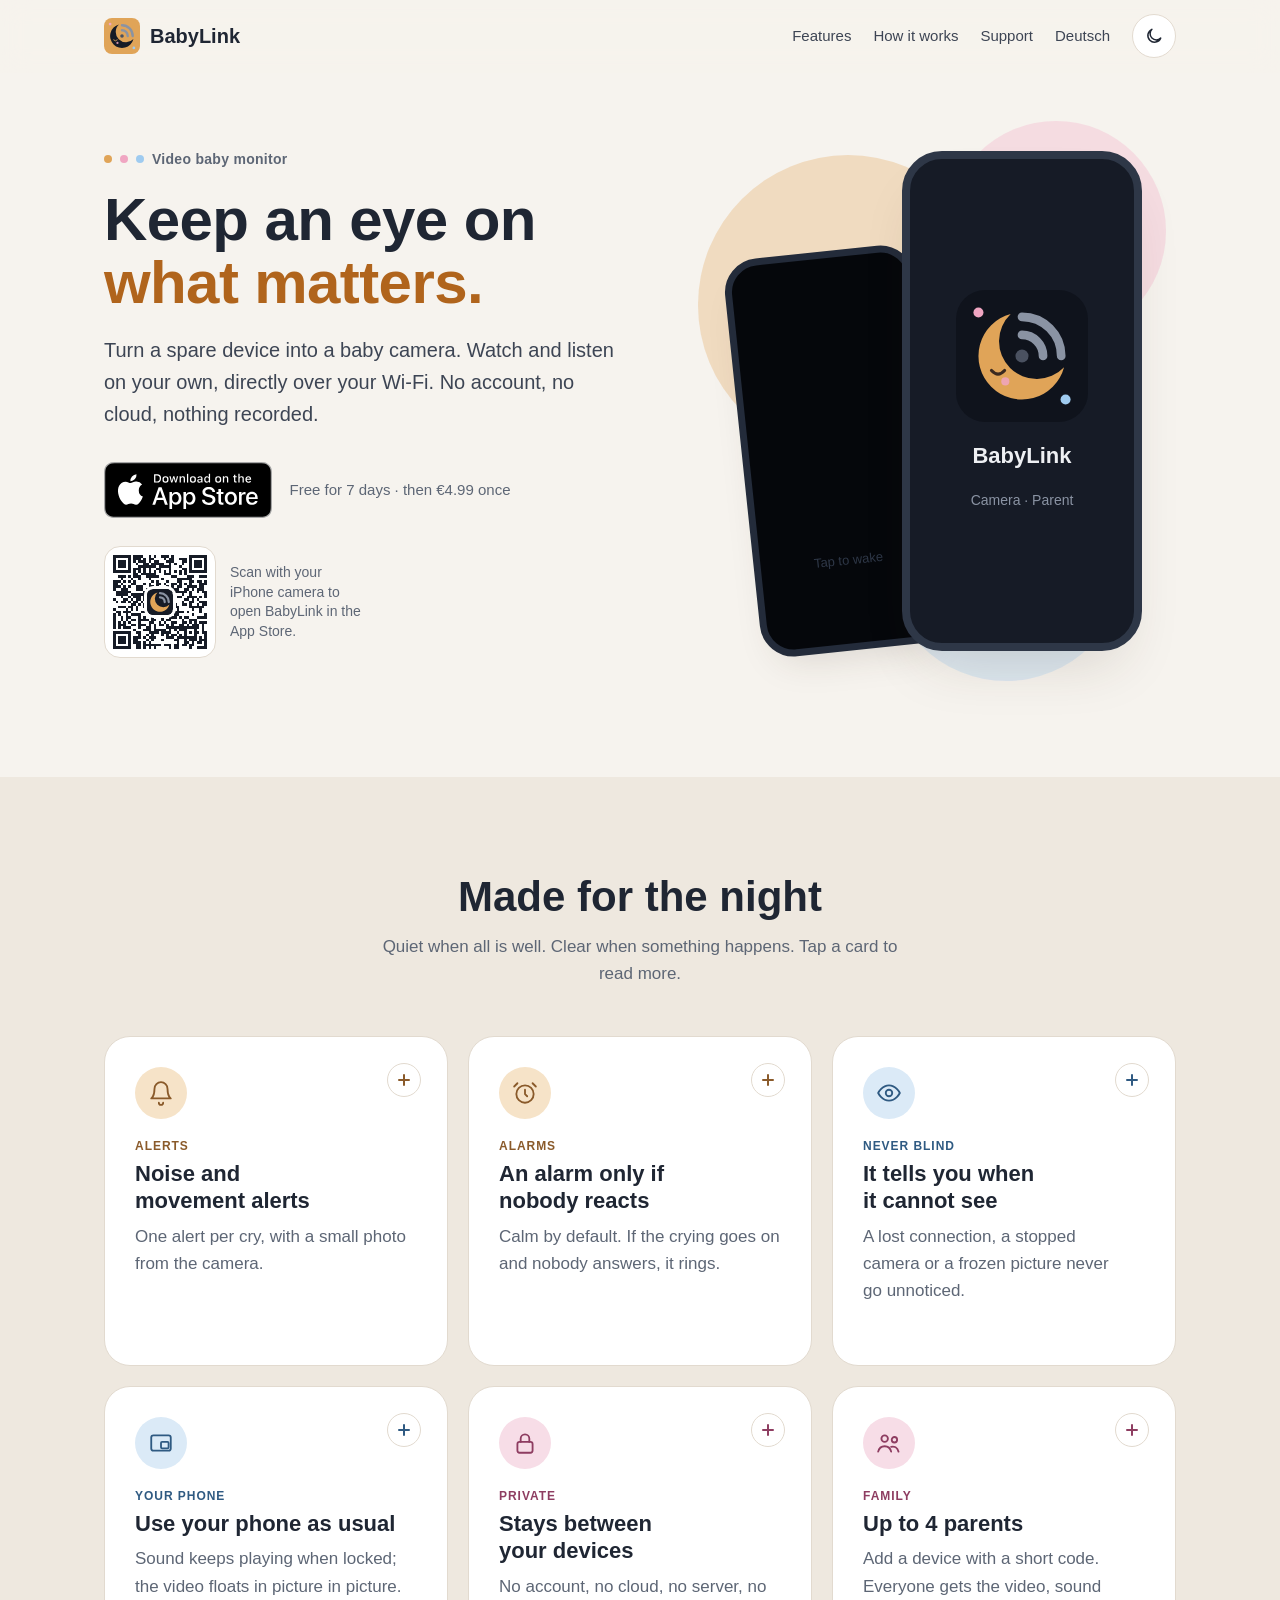
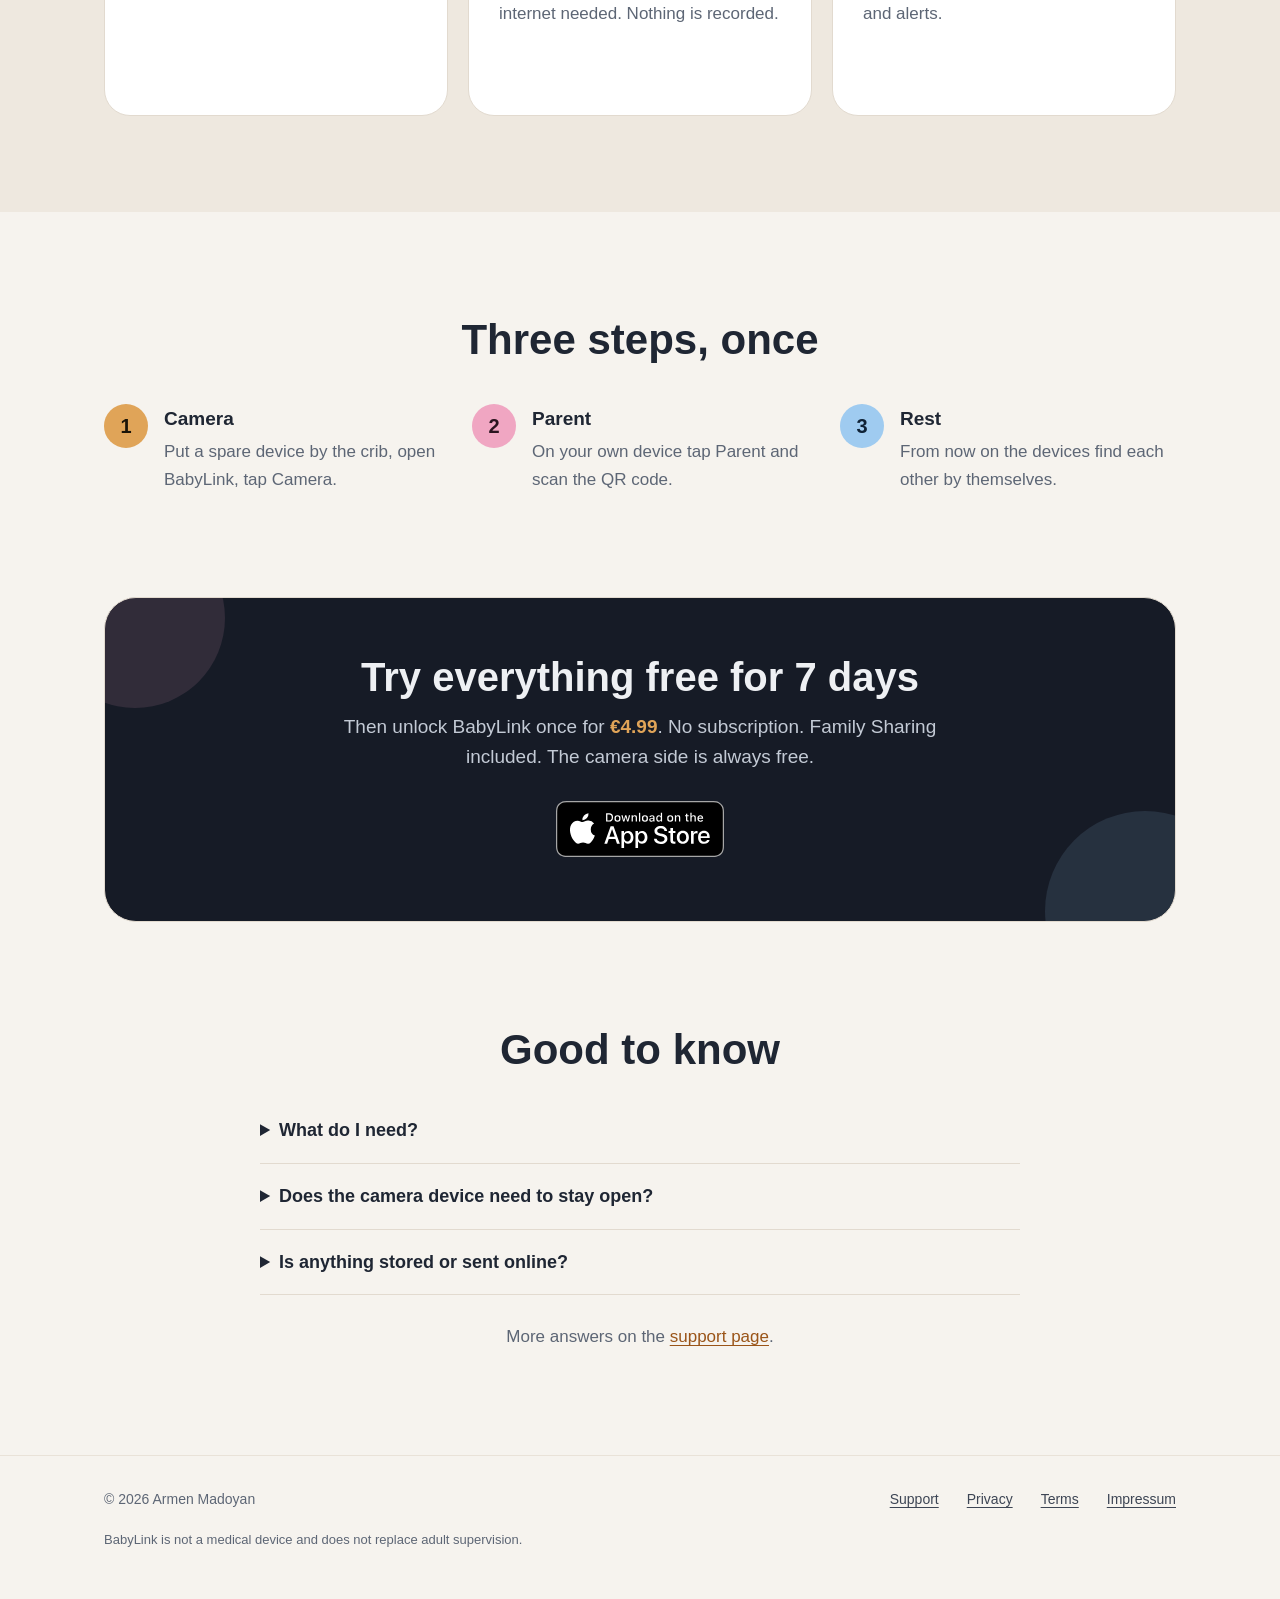
==== commit e0a89196: "BabyLink is in the App Store: official badge and QR code on the English page (German page waits for " ====
--- a/index.html
+++ b/index.html
@@ -46,13 +46,12 @@
       <h1>Keep an eye on <span>what matters.</span></h1>
       <p class="lead">Turn a spare device into a baby camera. Watch and listen on your own, directly over your Wi-Fi. No account, no cloud, nothing recorded.</p>
       <div class="cta" style="margin-bottom: 28px">
-        <!-- After the release: replace this with the App Store badge linking to the app. -->
-        <span class="store"><svg viewBox="0 0 24 24" fill="none" stroke="currentColor" stroke-width="1.8" stroke-linecap="round" stroke-linejoin="round" aria-hidden="true"><rect x="6" y="2" width="12" height="20" rx="3"/><path d="M11 18h2"/></svg>Coming soon to the App Store</span>
+        <!-- Apple's official badge (toolbox.marketingtools.apple.com), unchanged. -->
+        <a class="badge" href="https://apps.apple.com/app/id6830186237"><img src="img/app-store-badge.svg" alt="Download on the App Store" width="168" height="56"></a>
         <span class="price-note">Free for 7 days · then €4.99 once</span>
       </div>
-      <!-- The QR code opens BabyLink in the App Store (id 6830186237). Hidden until the release:
-           remove "hidden" on the day BabyLink is in the App Store. -->
-      <div class="qr" hidden>
+      <!-- The QR code opens BabyLink in the App Store (id 6830186237). -->
+      <div class="qr">
         <div class="qr-code">
           <img src="qr-appstore.svg" alt="QR code: BabyLink in the App Store" width="96" height="96">
           <svg class="qr-icon" viewBox="0 0 100 100" aria-hidden="true"><rect width="100" height="100" rx="22" fill="#161b26"/><g transform="translate(50 50) scale(1.25)"><path d="M28.98 7.78 A30 30 0 1 1 -7.78 -28.98 A26 26 0 1 0 28.98 7.78 Z" fill="#e0a458"/><path d="M0 -27 A27 27 0 0 1 27 0 M0 -14.5 A14.5 14.5 0 0 1 14.5 0" fill="none" stroke="#8a93a3" stroke-width="7" stroke-linecap="round"/></g></svg>
@@ -166,7 +165,7 @@
       <div class="glow sky" aria-hidden="true"></div>
       <h2>Try everything free for 7 days</h2>
       <p>Then unlock BabyLink once for <strong>€4.99</strong>. No subscription. Family Sharing included. The camera side is always free.</p>
-      <span class="store"><svg viewBox="0 0 24 24" fill="none" stroke="currentColor" stroke-width="1.8" stroke-linecap="round" stroke-linejoin="round" aria-hidden="true"><rect x="6" y="2" width="12" height="20" rx="3"/><path d="M11 18h2"/></svg>Coming soon to the App Store</span>
+      <a class="badge" href="https://apps.apple.com/app/id6830186237"><img src="img/app-store-badge.svg" alt="Download on the App Store" width="168" height="56"></a>
     </div>
   </section>
 
--- a/style.css
+++ b/style.css
@@ -127,7 +127,16 @@
 }
 .site-header.scrolled { border-bottom-color: var(--line-soft); box-shadow: var(--header-shadow); }
 .header-row { display: flex; align-items: center; gap: 12px 24px; flex-wrap: wrap; padding-top: 14px; padding-bottom: 14px; }
-section[id], .doc [id] { scroll-margin-top: 88px; }
+section[id], .doc [id] { scroll-margin-top: calc(var(--header-h, 72px) + 16px); }
+/* The section the page is in, next to BabyLink once its title is under the header (site.js). */
+.brand .here {
+  font-family: inherit; font-weight: 700; font-size: 16px; color: var(--text-2);
+  white-space: nowrap; overflow: hidden; text-overflow: ellipsis; max-width: min(42vw, 340px);
+  opacity: 0; transform: translateY(6px); transition: opacity 0.25s ease, transform 0.25s ease;
+}
+.brand .here:empty { display: none; }
+.brand .here::before { content: '·'; margin-right: 8px; color: var(--muted); }
+.brand .here.show { opacity: 1; transform: none; }
 .brand {
   display: flex; align-items: center; gap: 10px; margin-right: auto;
   color: var(--text); text-decoration: none;
@@ -167,6 +176,10 @@
   color: var(--text); font-size: 15px; font-weight: 600; text-decoration: none;
 }
 .store svg { width: 22px; height: 22px; flex: none; }
+.badge { display: inline-flex; border-radius: 10px; transition: transform 0.3s cubic-bezier(0.2, 0.8, 0.2, 1); }
+.badge:hover { transform: translateY(-2px); }
+.badge:focus-visible { outline: 2px solid var(--link); outline-offset: 3px; }
+.badge img { display: block; height: 56px; width: auto; }
 .price-note { font-size: 15px; color: var(--muted); }
 
 /* App Store QR code next to the button (computers only: a phone cannot scan itself). */
@@ -308,8 +321,8 @@
 .doc strong { color: var(--text); }
 .doc ul, .doc ol { padding-left: 22px; }
 .doc li::marker { color: var(--amber-fg); }
-.doc .part { font-size: clamp(28px, 4vw, 34px); font-weight: 800; margin: 64px 0 0; scroll-margin-top: 16px; }
-.doc h3 { font-size: 13px; font-weight: 700; letter-spacing: 0.08em; text-transform: uppercase; color: var(--amber-fg); margin: 32px 0 4px; scroll-margin-top: 16px; }
+.doc .part { font-size: clamp(28px, 4vw, 34px); font-weight: 800; margin: 64px 0 0; }
+.doc h3 { font-size: 13px; font-weight: 700; letter-spacing: 0.08em; text-transform: uppercase; color: var(--amber-fg); margin: 32px 0 4px; }
 .doc details { border-bottom: 1px solid var(--line); padding: 14px 0; }
 .doc summary { cursor: pointer; font-weight: 600; font-size: 17px; color: var(--text); }
 .doc summary:hover { color: var(--link); }
@@ -320,6 +333,12 @@
 .toc a:hover { border-color: var(--amber); color: var(--link); }
 .muted { color: var(--muted); font-size: 15px; }
 .box { background: var(--surface); border: 1px solid var(--line); border-radius: 22px; padding: 20px 22px; margin: 22px 0; }
+/* Support: "How it works", five pictures made from the app's own parts (scripts/how-it-works.mjs in the app). */
+.how { display: grid; grid-template-columns: repeat(auto-fill, minmax(min(100%, 210px), 1fr)); gap: 16px; margin: 14px 0 8px; }
+.how figure { margin: 0; display: flex; flex-direction: column; gap: 10px; }
+.how img { display: block; width: 100%; height: auto; border-radius: 20px; }
+.how figcaption { color: var(--text-2); font-size: 15px; line-height: 1.45; text-wrap: pretty; }
+.how figcaption strong { display: block; color: var(--text); font-size: 16px; margin-bottom: 2px; }
 .box p:last-child { margin: 0; }
 
 /* Footer */
